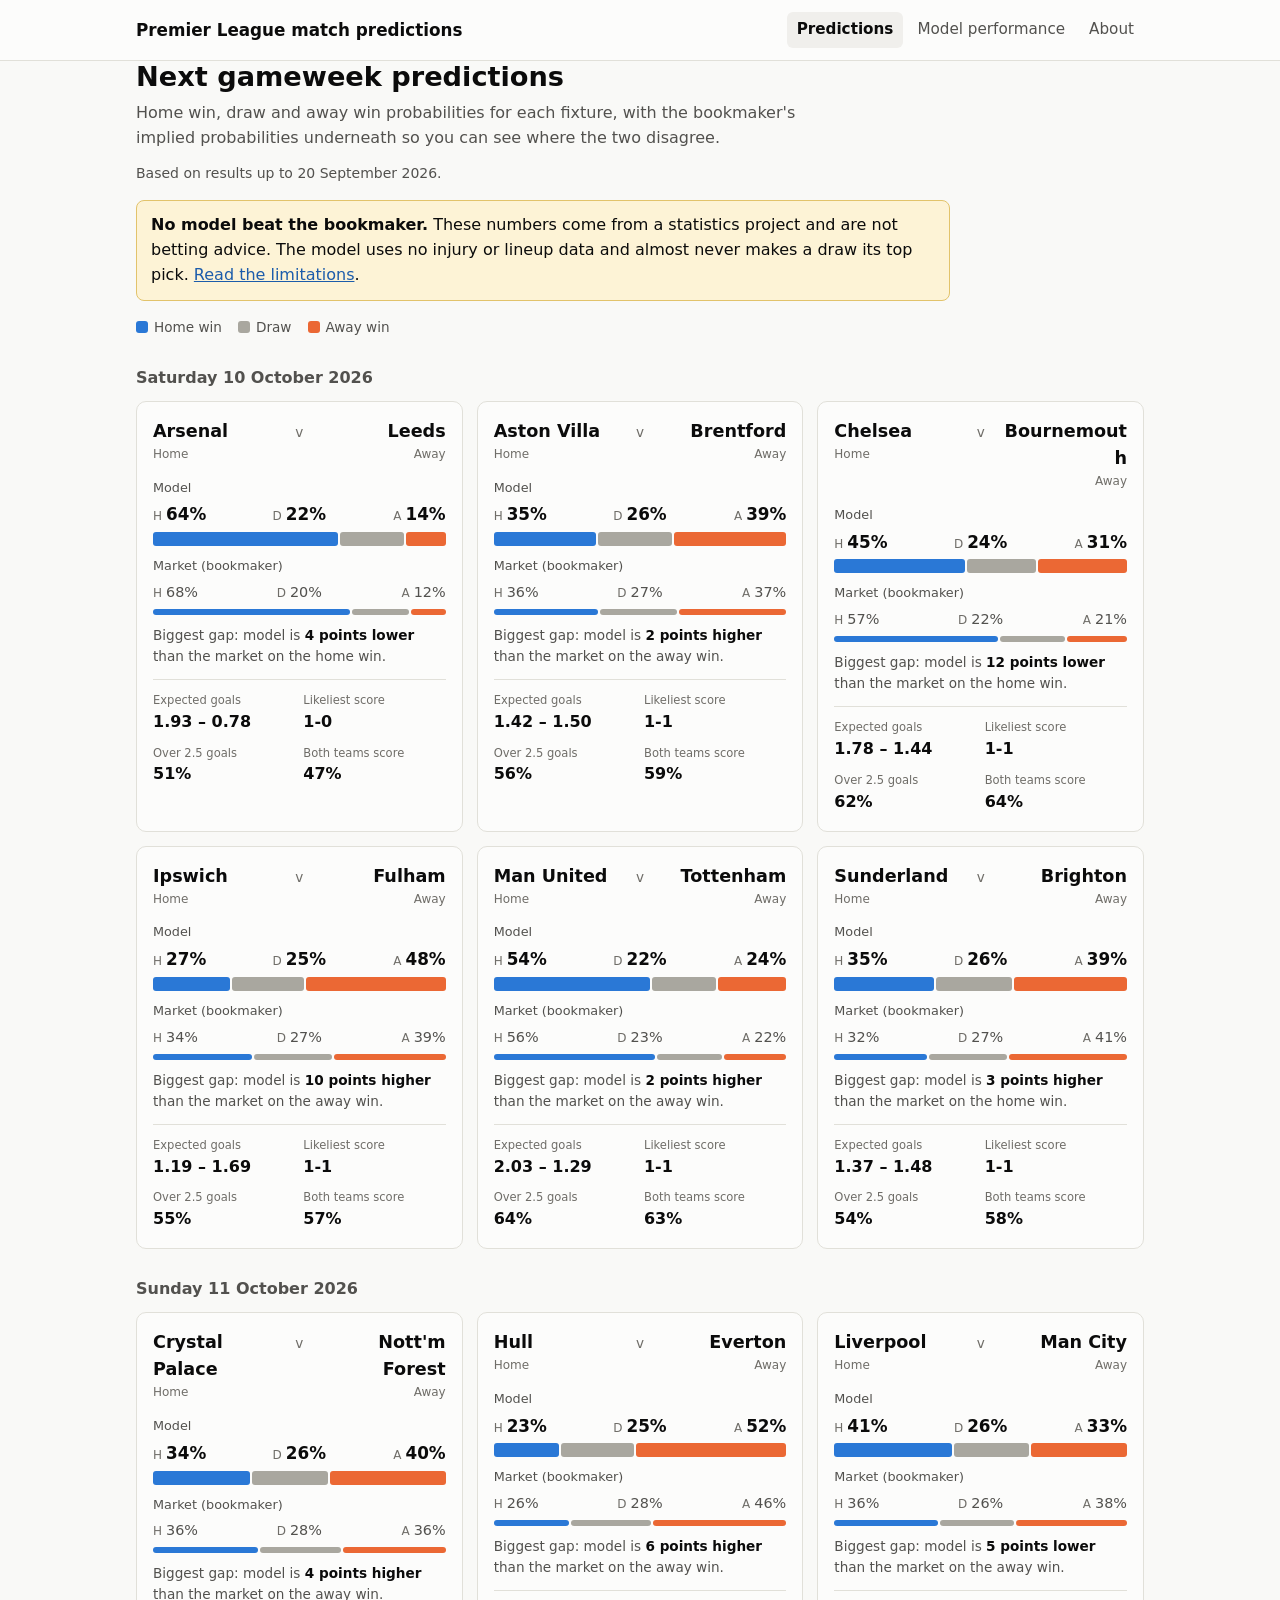
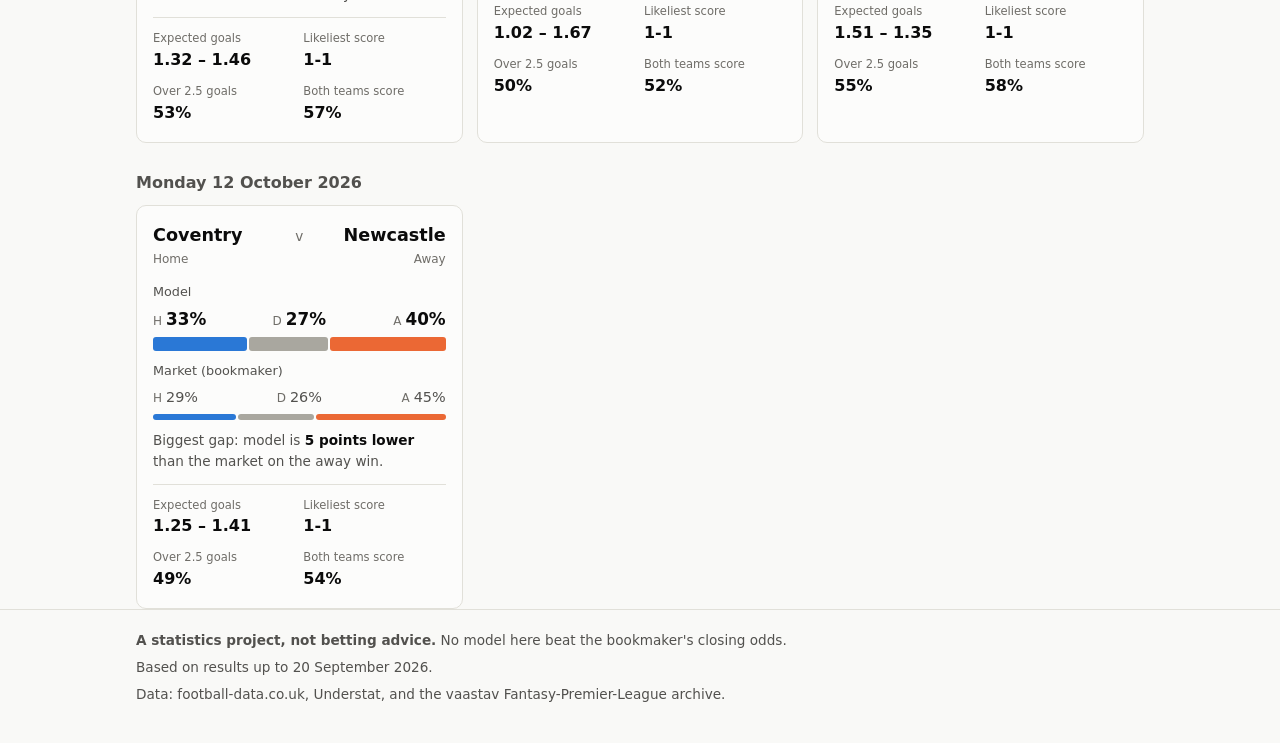
==== docs/index.html @ a0aacb61 "the web pages" ====
<!doctype html>
<html lang="en">
<head>
  <meta charset="utf-8">
  <meta name="viewport" content="width=device-width, initial-scale=1">
  <title>Premier League match predictions</title>
  <meta name="description" content="Model probabilities for the next Premier League gameweek, shown next to the bookmaker's.">
  <link rel="stylesheet" href="css/style.css">
</head>
<body>
  <header class="site-header" id="site-header"></header>
  <main class="wrap">
    <h1>Next gameweek predictions</h1>
    <p class="lede">Home win, draw and away win probabilities for each fixture, with the bookmaker's
      implied probabilities underneath so you can see where the two disagree.</p>
    <p class="small" data-trained-through></p>

    <div class="notice">
      <p><strong>No model beat the bookmaker.</strong> These numbers come from a statistics project and
        are not betting advice. The model uses no injury or lineup data and almost never makes a draw its
        top pick. <a href="about.html">Read the limitations</a>.</p>
    </div>

    <div class="legend" aria-hidden="true">
      <span><i class="swatch" style="background:var(--home)"></i>Home win</span>
      <span><i class="swatch" style="background:var(--draw)"></i>Draw</span>
      <span><i class="swatch" style="background:var(--away)"></i>Away win</span>
    </div>

    <div id="fixtures"></div>
  </main>
  <footer class="site-footer" id="site-footer"></footer>
  <script src="js/common.js"></script>
  <script src="js/predictions.js"></script>
</body>
</html>
---- docs/css/style.css ----
:root {
  --page: #f9f9f7;
  --surface: #fcfcfb;
  --surface-2: #f0efec;
  --text: #0b0b0b;
  --text-2: #52514e;
  --muted: #6f6d68;
  --line: #e1e0d9;
  --axis: #c3c2b7;
  --link: #1c5cab;
  --home: #2a78d6;
  --draw: #a9a79f;
  --away: #eb6834;
  --set-a: #2a78d6;
  --set-b: #eb6834;
  --set-c: #1baf7a;
  --bench-bg: #fdf3d6;
  --bench-line: #b07a00;
  --notice-bg: #fdf3d6;
  --notice-line: #e2c36b;
}

@media (prefers-color-scheme: dark) {
  :root {
    --page: #0d0d0d;
    --surface: #1a1a19;
    --surface-2: #262624;
    --text: #f0efec;
    --text-2: #c3c2b7;
    --muted: #9c9a93;
    --line: #2c2c2a;
    --axis: #4a4a46;
    --link: #86b6ef;
    --home: #3987e5;
    --draw: #6b6a65;
    --away: #d95926;
    --set-a: #3987e5;
    --set-b: #d95926;
    --set-c: #199e70;
    --bench-bg: #33290d;
    --bench-line: #e0a82a;
    --notice-bg: #2b2410;
    --notice-line: #6b5518;
  }
}

* { box-sizing: border-box; }

html { color-scheme: light dark; }

body {
  margin: 0;
  background: var(--page);
  color: var(--text);
  font: 16px/1.55 system-ui, -apple-system, "Segoe UI", Roboto, Helvetica, Arial, sans-serif;
}

a { color: var(--link); }

.wrap { max-width: 1040px; margin: 0 auto; padding: 0 16px; }

/* Header and navigation */
.site-header { background: var(--surface); border-bottom: 1px solid var(--line); }
.site-header .wrap {
  display: flex; flex-wrap: wrap; align-items: center;
  justify-content: space-between; gap: 4px 24px; padding-top: 12px; padding-bottom: 12px;
}
.brand { font-weight: 700; font-size: 1.05rem; color: var(--text); text-decoration: none; }
nav { display: flex; gap: 4px; flex-wrap: wrap; }
nav a {
  padding: 6px 10px; border-radius: 6px; color: var(--text-2);
  text-decoration: none; font-size: 0.95rem;
}
nav a:hover { background: var(--surface-2); color: var(--text); }
nav a[aria-current="page"] { background: var(--surface-2); color: var(--text); font-weight: 600; }

main { padding: 24px 0 48px; }
h1 { font-size: 1.7rem; line-height: 1.2; margin: 0 0 8px; }
h2 { font-size: 1.25rem; margin: 36px 0 8px; }
h3 { font-size: 1.05rem; margin: 24px 0 6px; }
p { margin: 0 0 12px; }
.lede { color: var(--text-2); max-width: 70ch; }
.prose { max-width: 70ch; }
.prose li { margin-bottom: 6px; }
.small { font-size: 0.875rem; color: var(--text-2); }
.num { font-variant-numeric: tabular-nums; }

.notice {
  background: var(--notice-bg); border: 1px solid var(--notice-line);
  border-radius: 8px; padding: 12px 14px; margin: 16px 0; max-width: 80ch;
}
.notice p:last-child { margin-bottom: 0; }

.error {
  border: 1px solid var(--away); border-radius: 8px; padding: 12px 14px;
  background: var(--surface); margin: 16px 0;
}

/* Fixture cards */
.day { font-size: 1rem; color: var(--text-2); margin: 28px 0 10px; font-weight: 600; }
.fixtures { display: grid; grid-template-columns: repeat(auto-fill, minmax(320px, 1fr)); gap: 14px; }
.card {
  background: var(--surface); border: 1px solid var(--line);
  border-radius: 10px; padding: 16px; min-width: 0;
}
.teams {
  display: grid; grid-template-columns: 1fr auto 1fr; gap: 8px;
  align-items: baseline; margin-bottom: 14px;
}
.team { font-weight: 700; font-size: 1.1rem; color: var(--text); overflow-wrap: anywhere; }
.team.away { text-align: right; }
.team .side { display: block; font-weight: 400; font-size: 0.75rem; color: var(--muted); }
.vs { color: var(--muted); font-size: 0.85rem; }

.prob { margin-bottom: 10px; }
.prob-head {
  display: flex; justify-content: space-between; align-items: baseline;
  font-size: 0.8rem; color: var(--text-2); margin-bottom: 4px;
}
.prob-nums {
  display: grid; grid-template-columns: repeat(3, 1fr);
  font-variant-numeric: tabular-nums; margin-bottom: 4px; color: var(--text);
}
.prob-nums span:nth-child(2) { text-align: center; }
.prob-nums span:nth-child(3) { text-align: right; }
.prob-nums b { font-size: 1.05rem; }
.prob-nums small { color: var(--muted); font-size: 0.75rem; margin-right: 4px; }
.prob.market .prob-nums b { font-size: 0.9rem; font-weight: 500; color: var(--text-2); }
.bar { display: flex; gap: 2px; height: 14px; }
.prob.market .bar { height: 6px; }
.bar i { display: block; min-width: 2px; border-radius: 3px; }
.bar .h { background: var(--home); }
.bar .d { background: var(--draw); }
.bar .a { background: var(--away); }
.gap { font-size: 0.85rem; color: var(--text-2); margin: 0 0 12px; }
.gap strong { color: var(--text); }

.stats {
  display: grid; grid-template-columns: repeat(2, 1fr); gap: 10px 8px;
  border-top: 1px solid var(--line); padding-top: 12px; margin: 0;
}
.stats div { min-width: 0; }
.stats dt { font-size: 0.72rem; color: var(--muted); }
.stats dd { margin: 0; white-space: nowrap; font-weight: 600; font-variant-numeric: tabular-nums; color: var(--text); }

.legend { display: flex; flex-wrap: wrap; gap: 6px 16px; font-size: 0.85rem; color: var(--text-2); margin: 12px 0; }
.legend span { display: inline-flex; align-items: center; gap: 6px; }
.swatch { width: 12px; height: 12px; border-radius: 3px; display: inline-block; }
.swatch.dot { border-radius: 50%; }
.swatch.rule { width: 2px; height: 14px; border-radius: 0; background: var(--bench-line); }

/* Headline tiles */
.tiles { display: grid; grid-template-columns: repeat(auto-fit, minmax(190px, 1fr)); gap: 12px; margin: 16px 0; }
.tile { background: var(--surface); border: 1px solid var(--line); border-radius: 10px; padding: 14px; }
.tile .label { font-size: 0.8rem; color: var(--text-2); }
.tile .value { font-size: 1.7rem; font-weight: 700; font-variant-numeric: tabular-nums; color: var(--text); }
.tile .sub { font-size: 0.8rem; color: var(--muted); }

/* Chart */
.panel { background: var(--surface); border: 1px solid var(--line); border-radius: 10px; padding: 16px; position: relative; }
#chart svg { display: block; width: 100%; height: auto; overflow: visible; }
#chart text { font-family: inherit; }
.tooltip {
  position: absolute; pointer-events: none; z-index: 5; display: none;
  background: var(--text); color: var(--page); padding: 6px 9px; border-radius: 6px;
  font-size: 0.8rem; line-height: 1.35; max-width: 240px;
}

/* Tables */
.controls { display: flex; flex-wrap: wrap; gap: 8px 16px; align-items: center; margin: 12px 0; font-size: 0.9rem; }
select {
  font: inherit; padding: 6px 8px; border-radius: 6px;
  border: 1px solid var(--axis); background: var(--surface); color: var(--text);
}
.table-scroll { overflow-x: auto; background: var(--surface); border: 1px solid var(--line); border-radius: 10px; }
table { border-collapse: collapse; width: 100%; font-size: 0.875rem; }
th, td { padding: 8px 10px; text-align: left; border-bottom: 1px solid var(--line); white-space: nowrap; color: var(--text); }
td.n, th.n { text-align: right; font-variant-numeric: tabular-nums; }
td.note { white-space: normal; min-width: 220px; color: var(--text-2); }
td.blank { color: var(--muted); }
thead th { background: var(--surface-2); font-weight: 600; position: sticky; top: 0; }
thead th button {
  font: inherit; font-weight: 600; color: inherit; background: none; border: 0;
  padding: 0; cursor: pointer; white-space: nowrap;
}
thead th button:hover { text-decoration: underline; }
thead th button .arrow { color: var(--muted); display: inline-block; width: 1em; }
tbody tr:last-child td { border-bottom: 0; }
tr.benchmark td { background: var(--bench-bg); font-weight: 600; }
tr.benchmark td:first-child { box-shadow: inset 3px 0 0 var(--bench-line); }
.tag {
  display: inline-block; font-size: 0.7rem; font-weight: 600; padding: 1px 6px; margin-left: 6px;
  border: 1px solid var(--bench-line); border-radius: 10px; color: var(--text); vertical-align: middle;
}
.set { display: inline-flex; align-items: center; gap: 6px; }

.site-footer { border-top: 1px solid var(--line); padding: 20px 0 32px; color: var(--text-2); font-size: 0.85rem; }
.site-footer p { margin-bottom: 6px; }

@media (max-width: 420px) {
  .fixtures { grid-template-columns: 1fr; }
  h1 { font-size: 1.4rem; }
}
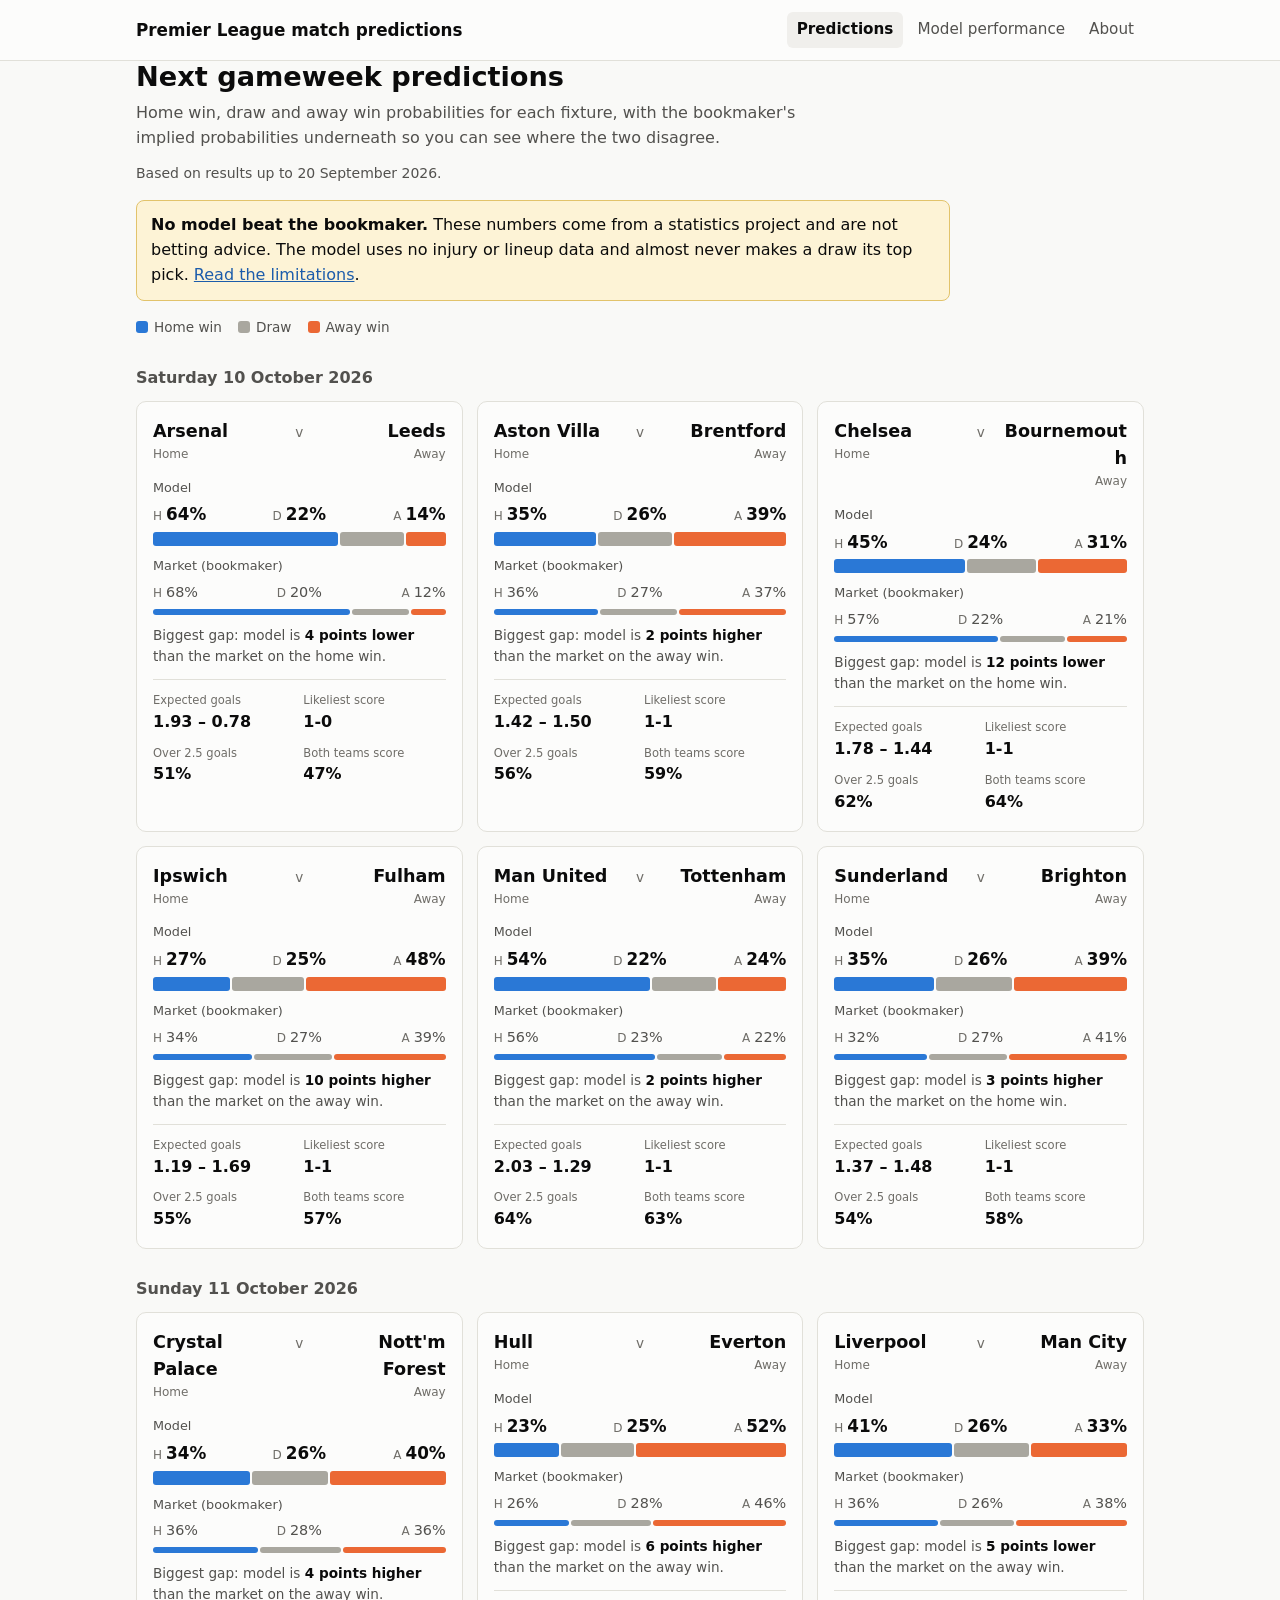
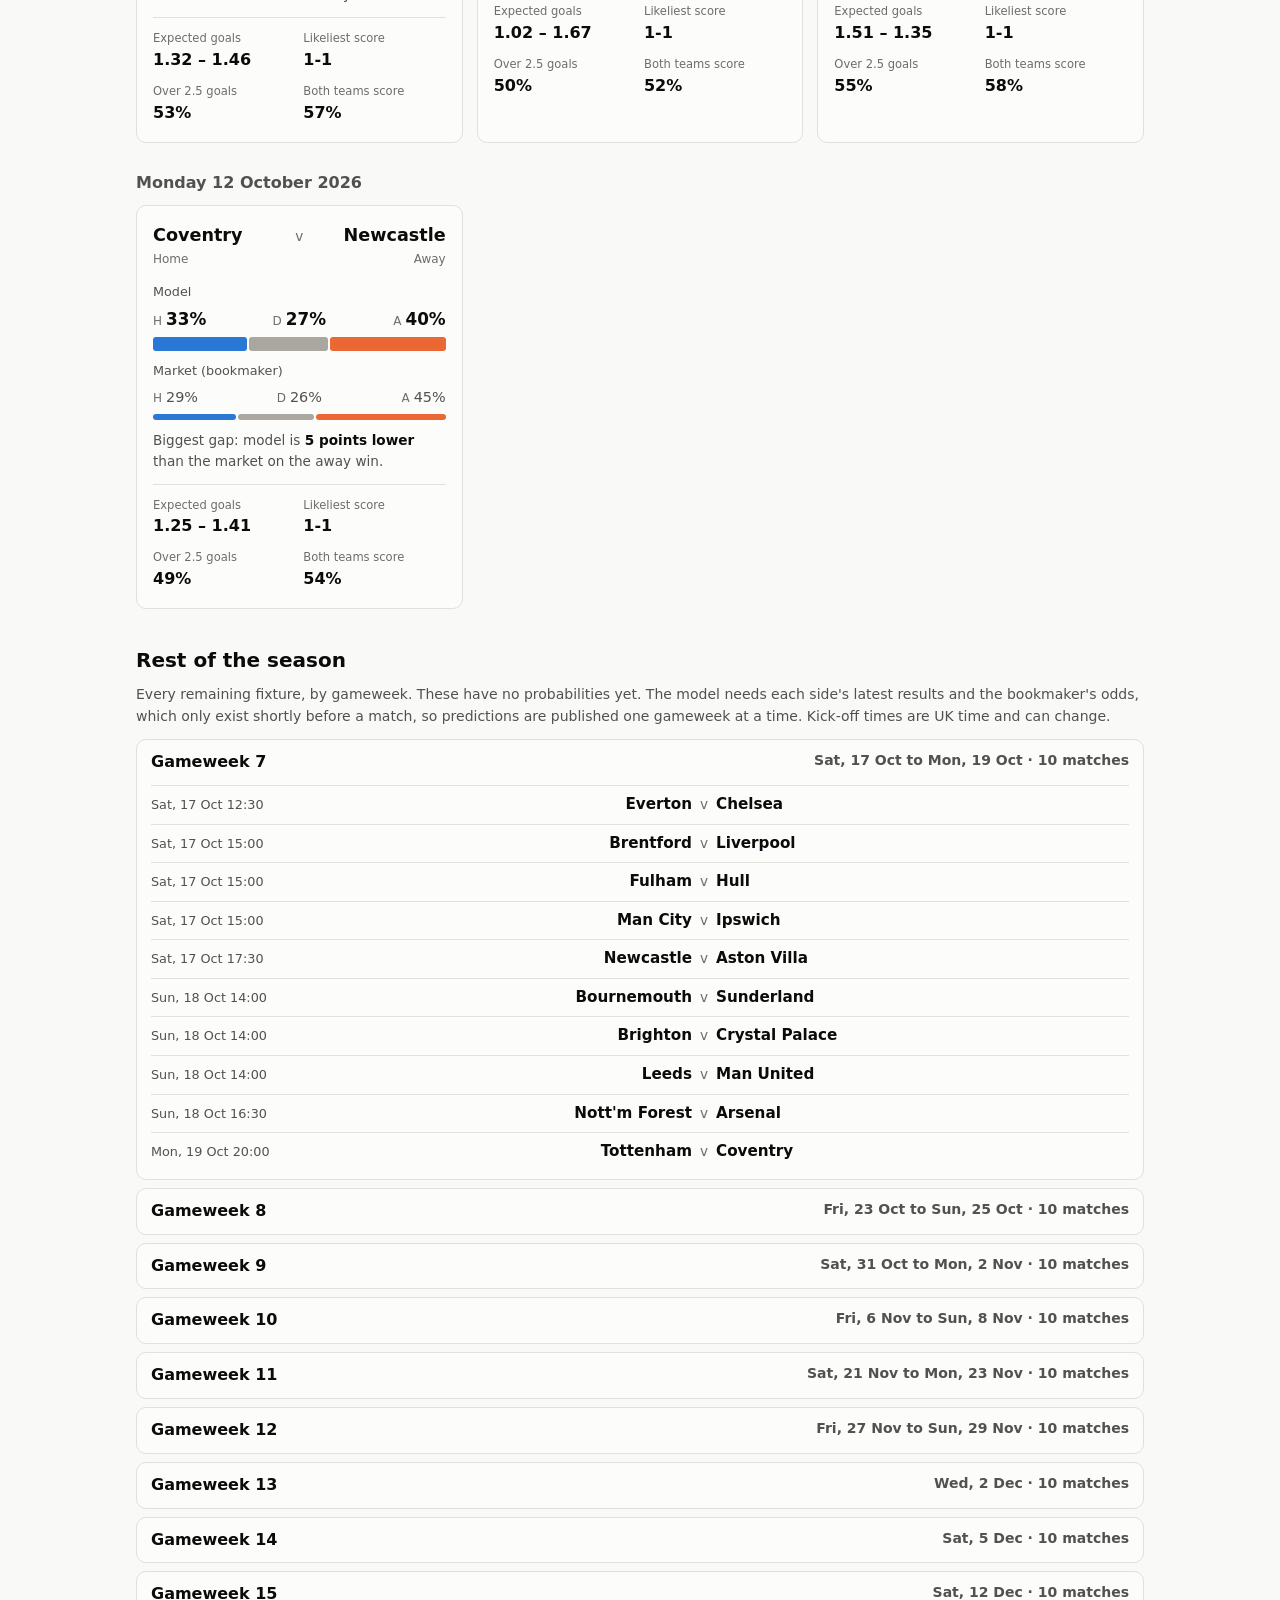
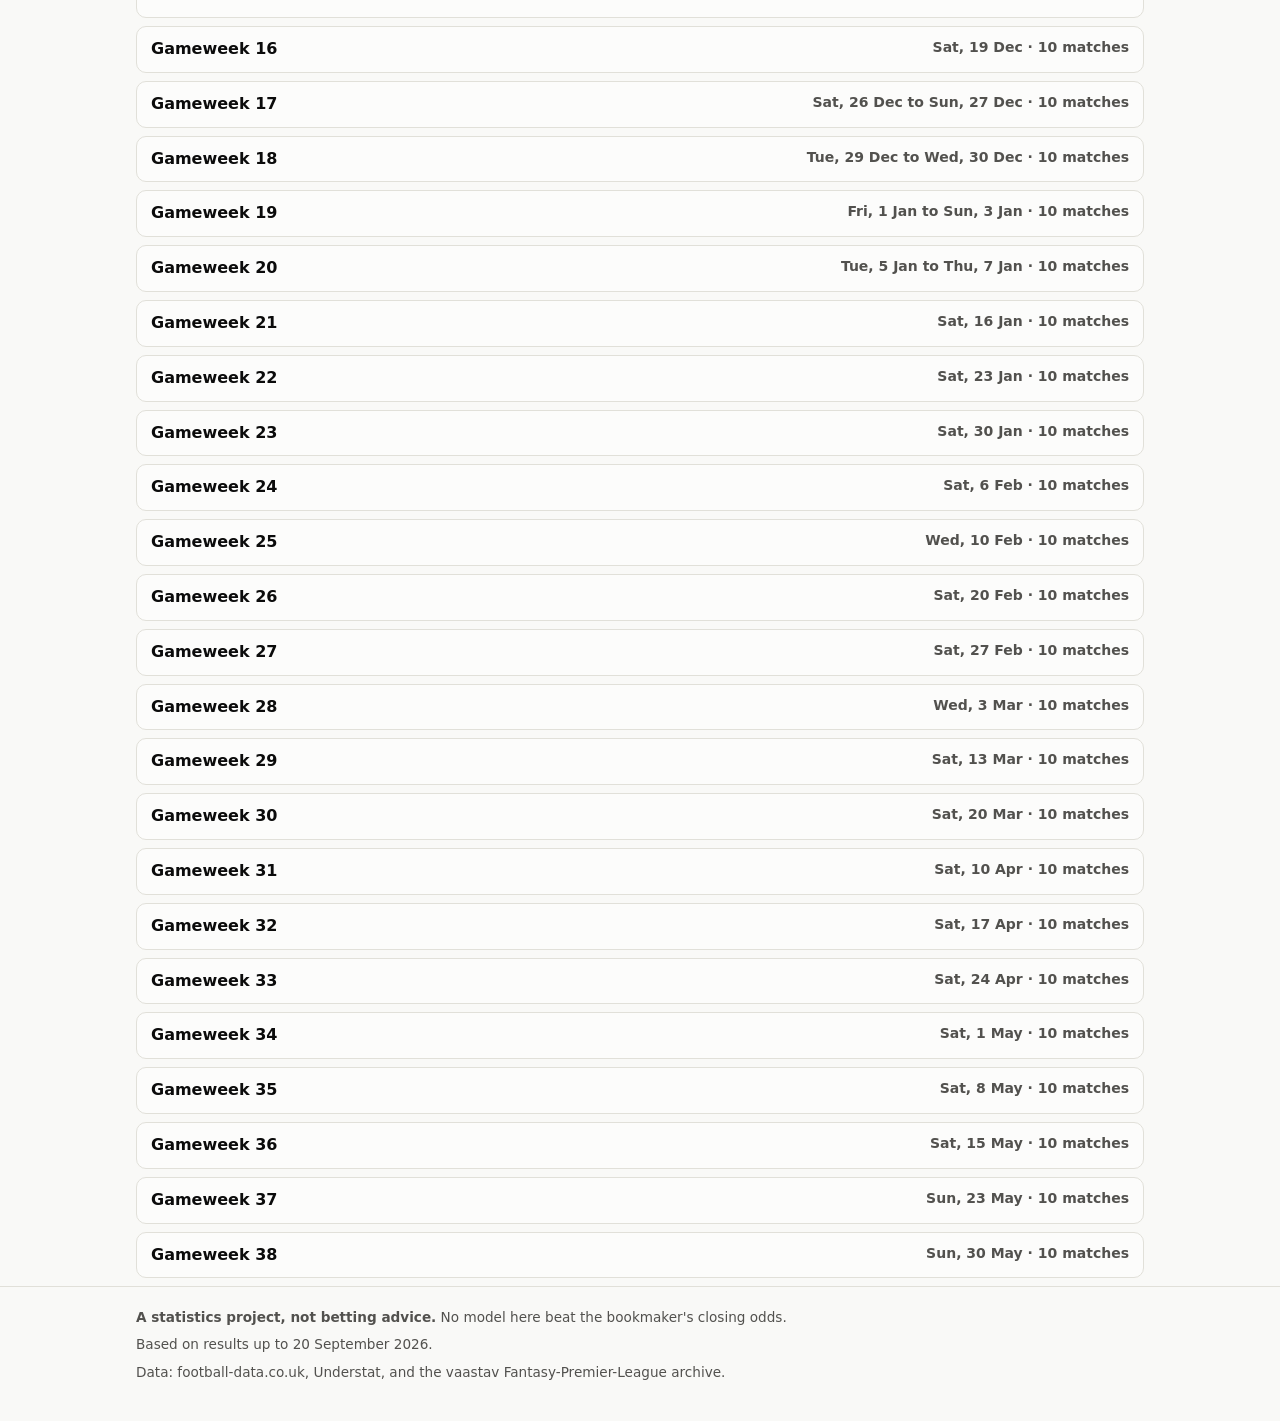
==== commit 6d6e7639: "more work done" ====
--- a/docs/index.html
+++ b/docs/index.html
@@ -28,6 +28,12 @@
     </div>
 
     <div id="fixtures"></div>
+
+    <h2>Rest of the season</h2>
+    <p class="small">Every remaining fixture, by gameweek. These have no probabilities yet. The model
+      needs each side's latest results and the bookmaker's odds, which only exist shortly before a match,
+      so predictions are published one gameweek at a time. Kick-off times are UK time and can change.</p>
+    <div id="schedule"></div>
   </main>
   <footer class="site-footer" id="site-footer"></footer>
   <script src="js/common.js"></script>
--- a/docs/css/style.css
+++ b/docs/css/style.css
@@ -201,3 +201,23 @@
   .fixtures { grid-template-columns: 1fr; }
   h1 { font-size: 1.4rem; }
 }
+
+/* Remaining fixtures */
+.week { background: var(--surface); border: 1px solid var(--line); border-radius: 10px; margin-bottom: 8px; }
+.week summary {
+  display: flex; flex-wrap: wrap; justify-content: space-between; gap: 2px 16px;
+  padding: 10px 14px; cursor: pointer; font-weight: 600; color: var(--text);
+}
+.week ul { list-style: none; margin: 0; padding: 0 14px 8px; }
+.week li {
+  display: grid; grid-template-columns: 7.5em 1fr auto 1fr; gap: 8px; align-items: baseline;
+  padding: 7px 0; border-top: 1px solid var(--line);
+}
+.week .when { color: var(--text-2); font-size: 0.8rem; }
+.week .team { font-size: 0.95rem; font-weight: 600; }
+.week .team.home { text-align: right; }
+.week .team.away { text-align: left; }
+@media (max-width: 420px) {
+  .week li { grid-template-columns: 1fr auto 1fr; }
+  .week .when { grid-column: 1 / -1; }
+}
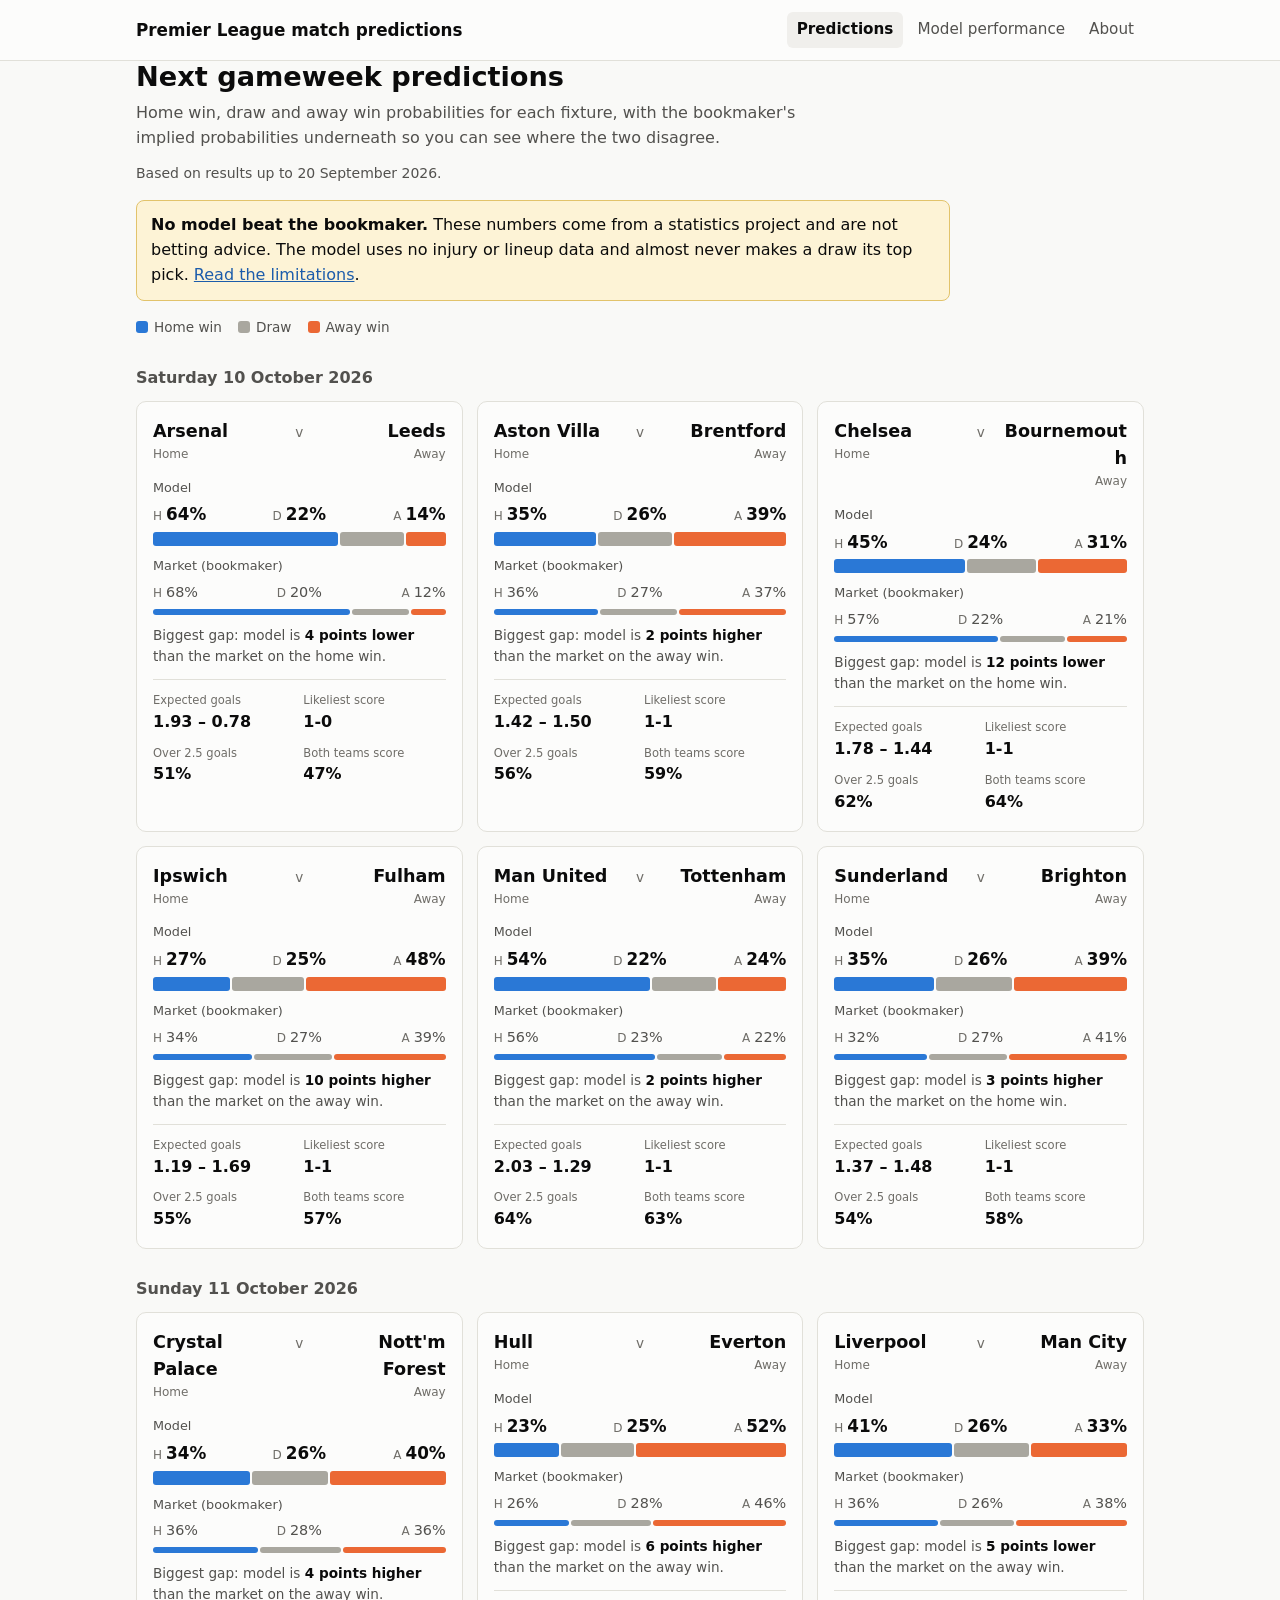
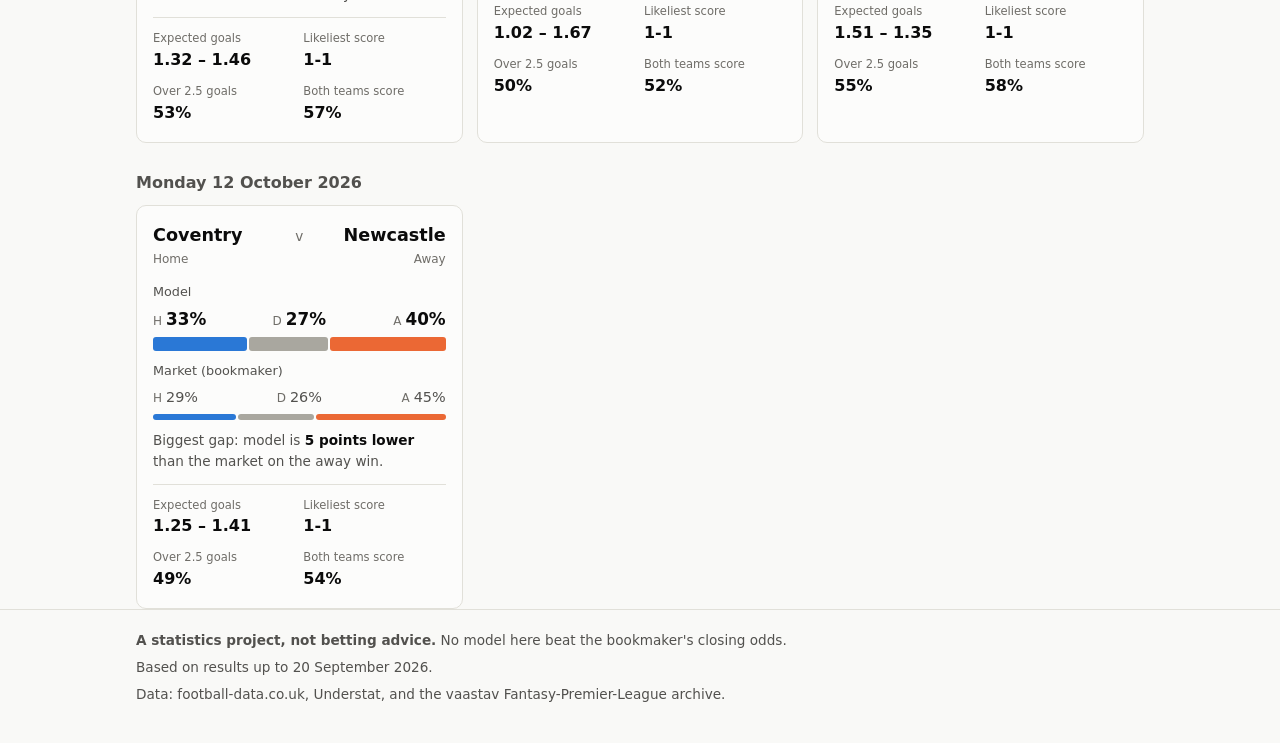
==== commit fa142450: "Add static site, README, licence and pipeline outputs Adds a plain HTML/CSS/JS site in docs/ (predic" ====
--- a/docs/index.html
+++ b/docs/index.html
@@ -28,12 +28,6 @@
     </div>
 
     <div id="fixtures"></div>
-
-    <h2>Rest of the season</h2>
-    <p class="small">Every remaining fixture, by gameweek. These have no probabilities yet. The model
-      needs each side's latest results and the bookmaker's odds, which only exist shortly before a match,
-      so predictions are published one gameweek at a time. Kick-off times are UK time and can change.</p>
-    <div id="schedule"></div>
   </main>
   <footer class="site-footer" id="site-footer"></footer>
   <script src="js/common.js"></script>
--- a/docs/css/style.css
+++ b/docs/css/style.css
@@ -201,23 +201,3 @@
   .fixtures { grid-template-columns: 1fr; }
   h1 { font-size: 1.4rem; }
 }
-
-/* Remaining fixtures */
-.week { background: var(--surface); border: 1px solid var(--line); border-radius: 10px; margin-bottom: 8px; }
-.week summary {
-  display: flex; flex-wrap: wrap; justify-content: space-between; gap: 2px 16px;
-  padding: 10px 14px; cursor: pointer; font-weight: 600; color: var(--text);
-}
-.week ul { list-style: none; margin: 0; padding: 0 14px 8px; }
-.week li {
-  display: grid; grid-template-columns: 7.5em 1fr auto 1fr; gap: 8px; align-items: baseline;
-  padding: 7px 0; border-top: 1px solid var(--line);
-}
-.week .when { color: var(--text-2); font-size: 0.8rem; }
-.week .team { font-size: 0.95rem; font-weight: 600; }
-.week .team.home { text-align: right; }
-.week .team.away { text-align: left; }
-@media (max-width: 420px) {
-  .week li { grid-template-columns: 1fr auto 1fr; }
-  .week .when { grid-column: 1 / -1; }
-}
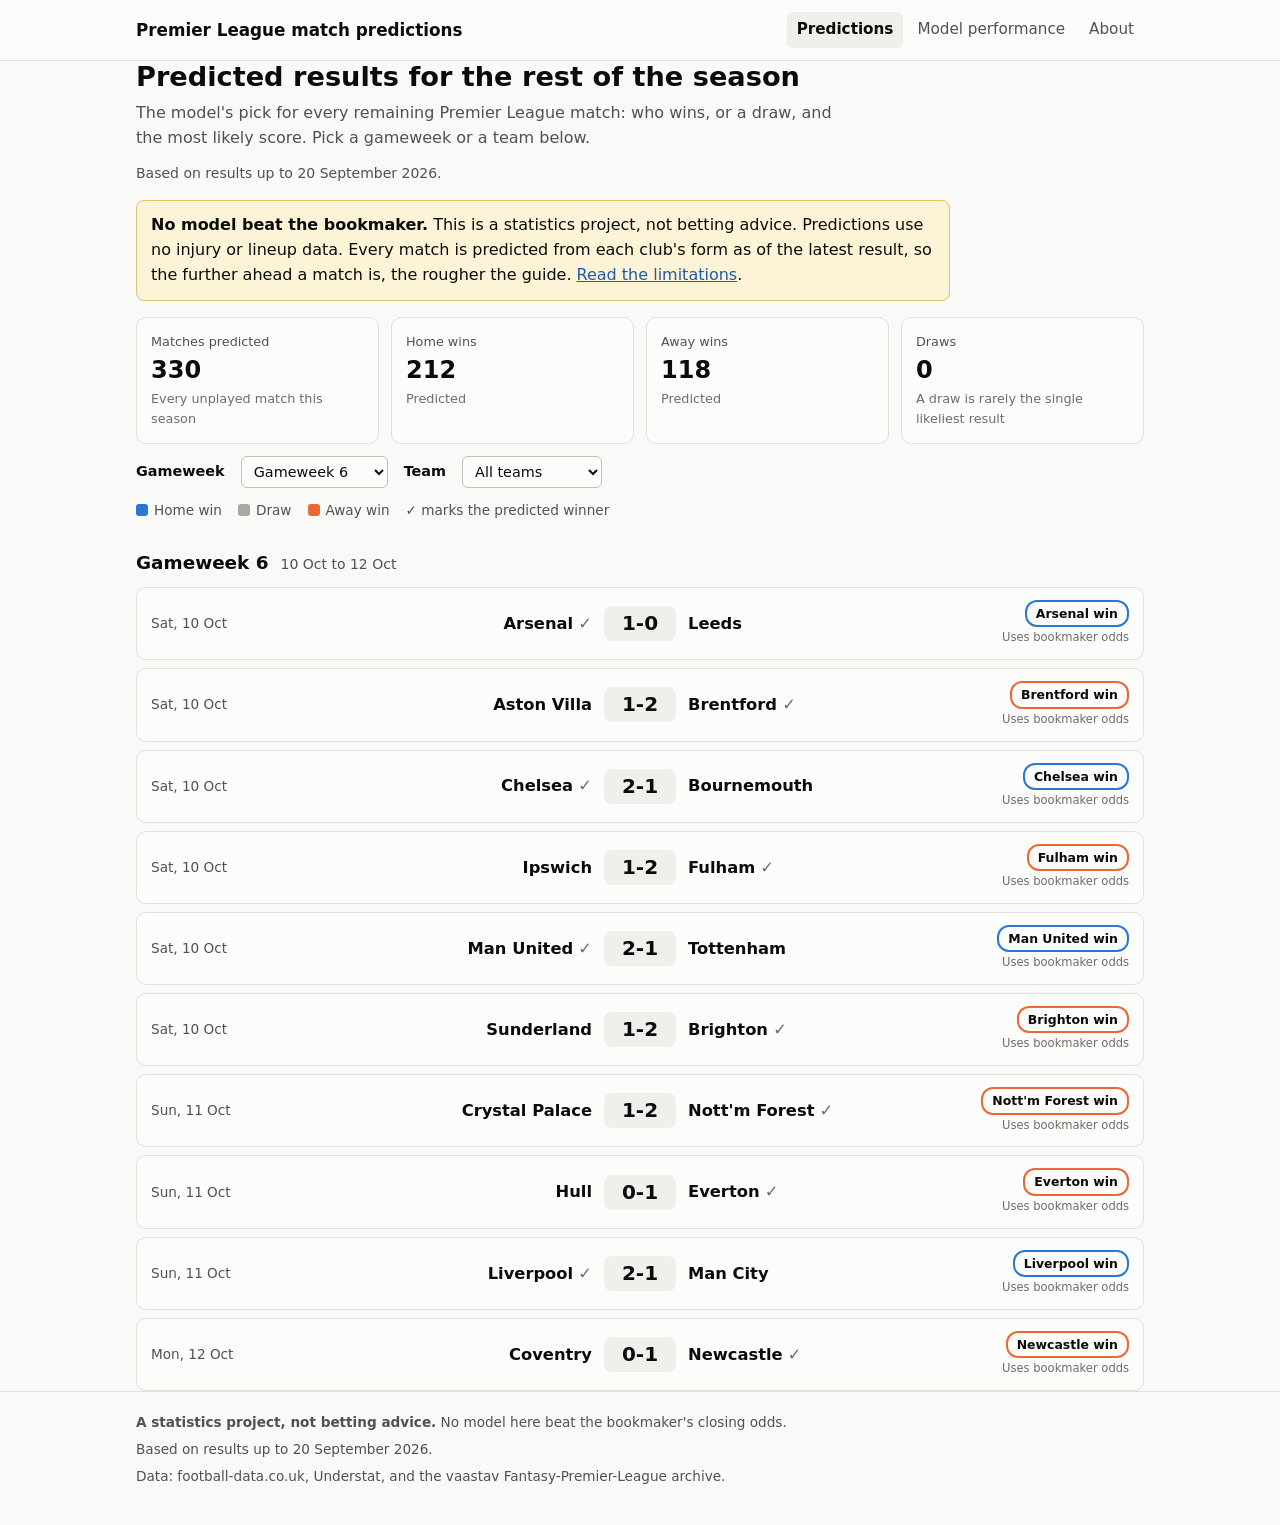
==== commit aa3ba1e2: "Show predicted results for every remaining match The notebook now writes predictions_remaining_seaso" ====
--- a/docs/index.html
+++ b/docs/index.html
@@ -4,27 +4,38 @@
   <meta charset="utf-8">
   <meta name="viewport" content="width=device-width, initial-scale=1">
   <title>Premier League match predictions</title>
-  <meta name="description" content="Model probabilities for the next Premier League gameweek, shown next to the bookmaker's.">
+  <meta name="description" content="Predicted results and scores for every remaining Premier League match this season.">
   <link rel="stylesheet" href="css/style.css">
 </head>
 <body>
   <header class="site-header" id="site-header"></header>
   <main class="wrap">
-    <h1>Next gameweek predictions</h1>
-    <p class="lede">Home win, draw and away win probabilities for each fixture, with the bookmaker's
-      implied probabilities underneath so you can see where the two disagree.</p>
+    <h1>Predicted results for the rest of the season</h1>
+    <p class="lede">The model's pick for every remaining Premier League match: who wins, or a draw, and
+      the most likely score. Pick a gameweek or a team below.</p>
     <p class="small" data-trained-through></p>
 
     <div class="notice">
-      <p><strong>No model beat the bookmaker.</strong> These numbers come from a statistics project and
-        are not betting advice. The model uses no injury or lineup data and almost never makes a draw its
-        top pick. <a href="about.html">Read the limitations</a>.</p>
+      <p><strong>No model beat the bookmaker.</strong> This is a statistics project, not betting advice.
+        Predictions use no injury or lineup data. Every match is predicted from each club's form as of the
+        latest result, so the further ahead a match is, the rougher the guide.
+        <a href="about.html">Read the limitations</a>.</p>
+    </div>
+
+    <div class="summary" id="summary"></div>
+
+    <div class="controls">
+      <label for="gw">Gameweek</label>
+      <select id="gw"></select>
+      <label for="team">Team</label>
+      <select id="team"></select>
     </div>
 
     <div class="legend" aria-hidden="true">
       <span><i class="swatch" style="background:var(--home)"></i>Home win</span>
       <span><i class="swatch" style="background:var(--draw)"></i>Draw</span>
       <span><i class="swatch" style="background:var(--away)"></i>Away win</span>
+      <span>&#10003; marks the predicted winner</span>
     </div>
 
     <div id="fixtures"></div>
--- a/docs/css/style.css
+++ b/docs/css/style.css
@@ -97,51 +97,39 @@
 }
 
 /* Fixture cards */
-.day { font-size: 1rem; color: var(--text-2); margin: 28px 0 10px; font-weight: 600; }
-.fixtures { display: grid; grid-template-columns: repeat(auto-fill, minmax(320px, 1fr)); gap: 14px; }
-.card {
-  background: var(--surface); border: 1px solid var(--line);
-  border-radius: 10px; padding: 16px; min-width: 0;
+.controls label { font-weight: 600; }
+.summary { display: grid; grid-template-columns: repeat(auto-fit, minmax(150px, 1fr)); gap: 12px; margin: 16px 0 8px; }
+.gw { margin: 28px 0 10px; display: flex; flex-wrap: wrap; align-items: baseline; gap: 2px 12px; }
+.gw h2 { margin: 0; font-size: 1.15rem; }
+.fixtures { display: grid; gap: 8px; }
+.fx {
+  background: var(--surface); border: 1px solid var(--line); border-radius: 10px;
+  padding: 12px 14px; display: grid; grid-template-columns: 9.5em 1fr 4.5em 1fr 9.5em;
+  gap: 8px 12px; align-items: center;
 }
-.teams {
-  display: grid; grid-template-columns: 1fr auto 1fr; gap: 8px;
-  align-items: baseline; margin-bottom: 14px;
+.fx .when { font-size: 0.85rem; color: var(--text-2); }
+.fx .team { font-weight: 600; font-size: 1.02rem; color: var(--text); overflow-wrap: anywhere; }
+.fx .team.home { text-align: right; }
+.fx .team.pick { font-weight: 800; }
+.fx .team.pick::after { content: " \2713"; color: var(--muted); font-weight: 400; }
+.fx .score {
+  text-align: center; font-size: 1.25rem; font-weight: 800; font-variant-numeric: tabular-nums;
+  background: var(--surface-2); border-radius: 8px; padding: 2px 0; color: var(--text);
 }
-.team { font-weight: 700; font-size: 1.1rem; color: var(--text); overflow-wrap: anywhere; }
-.team.away { text-align: right; }
-.team .side { display: block; font-weight: 400; font-size: 0.75rem; color: var(--muted); }
-.vs { color: var(--muted); font-size: 0.85rem; }
-
-.prob { margin-bottom: 10px; }
-.prob-head {
-  display: flex; justify-content: space-between; align-items: baseline;
-  font-size: 0.8rem; color: var(--text-2); margin-bottom: 4px;
+.fx .verdict { justify-self: end; text-align: right; }
+.pill {
+  display: inline-block; font-size: 0.78rem; font-weight: 700; padding: 2px 9px; border-radius: 12px;
+  border: 2px solid var(--axis); color: var(--text); white-space: nowrap;
 }
-.prob-nums {
-  display: grid; grid-template-columns: repeat(3, 1fr);
-  font-variant-numeric: tabular-nums; margin-bottom: 4px; color: var(--text);
+.pill.h { border-color: var(--home); }
+.pill.a { border-color: var(--away); }
+.pill.d { border-color: var(--draw); }
+.basis { display: block; font-size: 0.72rem; color: var(--muted); margin-top: 2px; }
+@media (max-width: 720px) {
+  .fx { grid-template-columns: 1fr 4em 1fr; }
+  .fx .when { grid-column: 1 / -1; }
+  .fx .verdict { grid-column: 1 / -1; justify-self: start; text-align: left; }
 }
-.prob-nums span:nth-child(2) { text-align: center; }
-.prob-nums span:nth-child(3) { text-align: right; }
-.prob-nums b { font-size: 1.05rem; }
-.prob-nums small { color: var(--muted); font-size: 0.75rem; margin-right: 4px; }
-.prob.market .prob-nums b { font-size: 0.9rem; font-weight: 500; color: var(--text-2); }
-.bar { display: flex; gap: 2px; height: 14px; }
-.prob.market .bar { height: 6px; }
-.bar i { display: block; min-width: 2px; border-radius: 3px; }
-.bar .h { background: var(--home); }
-.bar .d { background: var(--draw); }
-.bar .a { background: var(--away); }
-.gap { font-size: 0.85rem; color: var(--text-2); margin: 0 0 12px; }
-.gap strong { color: var(--text); }
-
-.stats {
-  display: grid; grid-template-columns: repeat(2, 1fr); gap: 10px 8px;
-  border-top: 1px solid var(--line); padding-top: 12px; margin: 0;
-}
-.stats div { min-width: 0; }
-.stats dt { font-size: 0.72rem; color: var(--muted); }
-.stats dd { margin: 0; white-space: nowrap; font-weight: 600; font-variant-numeric: tabular-nums; color: var(--text); }
 
 .legend { display: flex; flex-wrap: wrap; gap: 6px 16px; font-size: 0.85rem; color: var(--text-2); margin: 12px 0; }
 .legend span { display: inline-flex; align-items: center; gap: 6px; }
@@ -201,3 +189,4 @@
   .fixtures { grid-template-columns: 1fr; }
   h1 { font-size: 1.4rem; }
 }
+.summary .tile .value { font-size: 1.5rem; }
